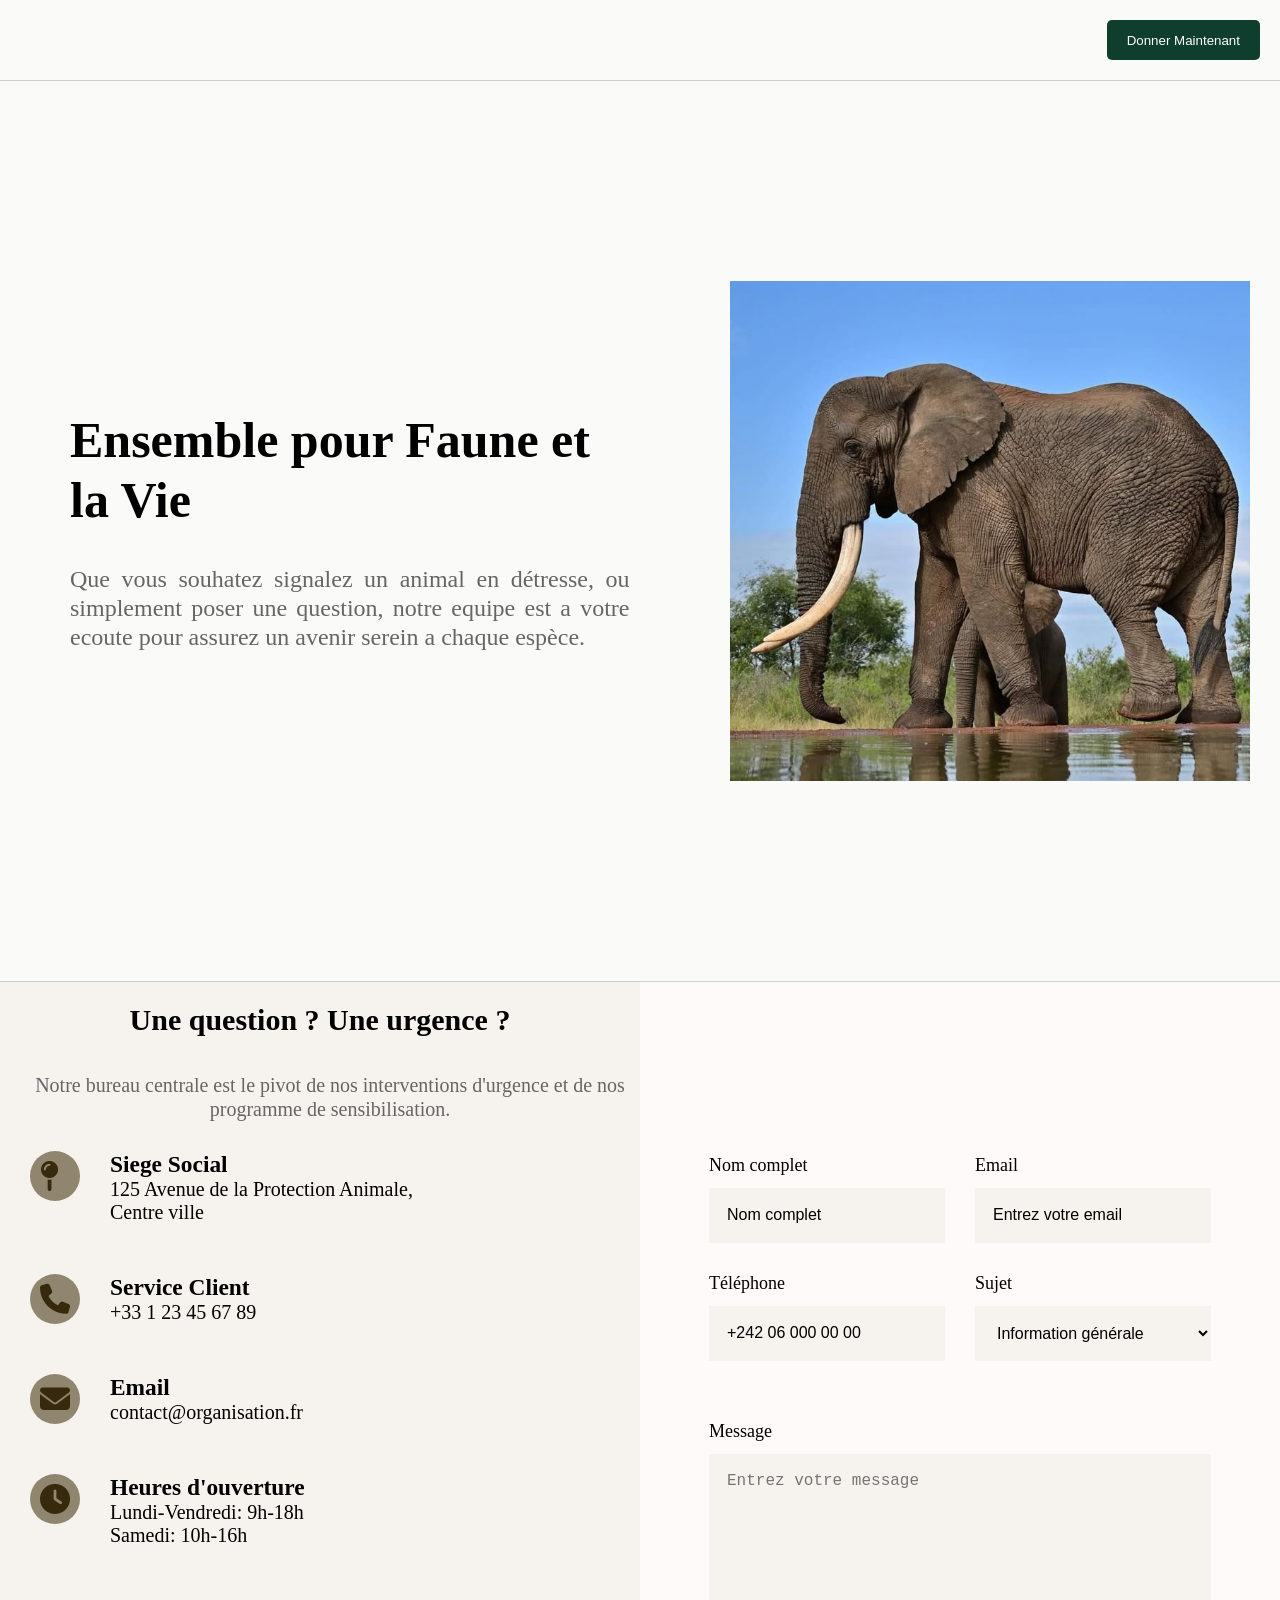
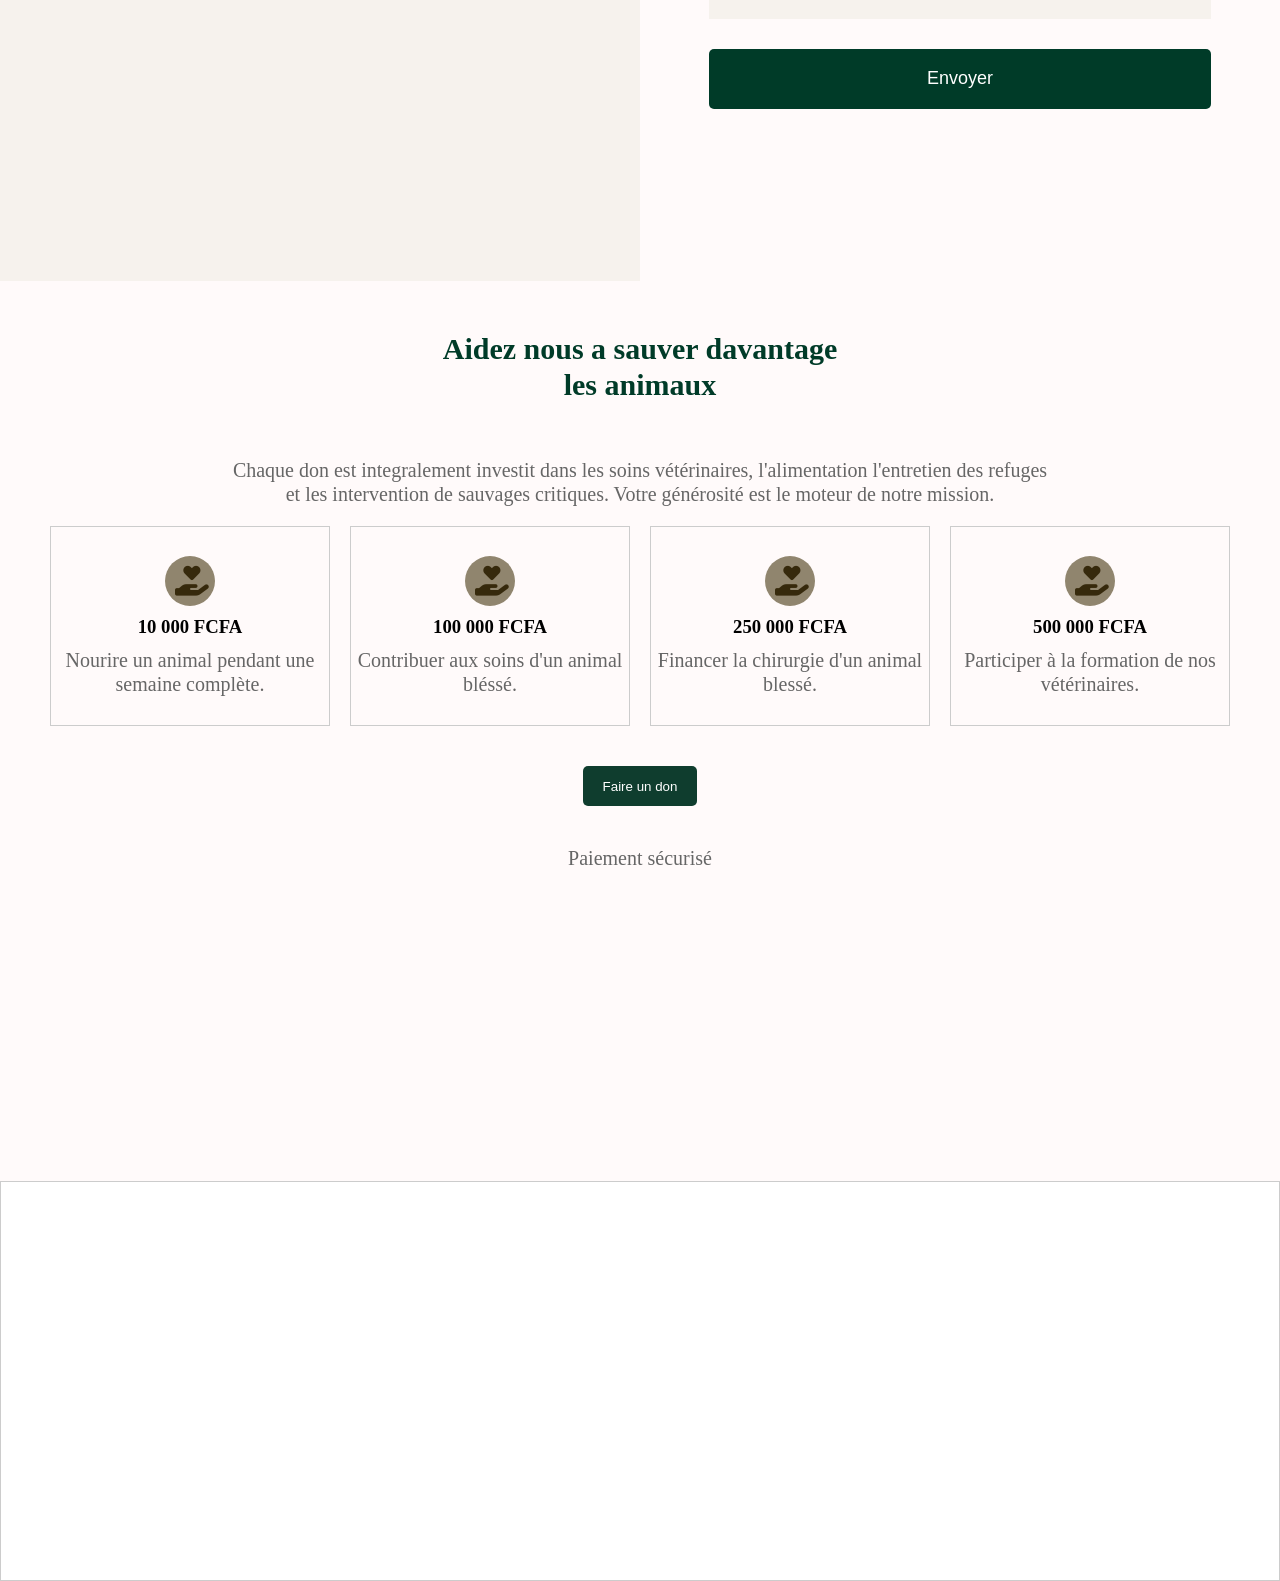
==== contacte_&_don.html @ bfd1e6ae "je viens d'ajoutez mon traville, jetez un coups d'oeil" ====
<!DOCTYPE html>
<html lang="fr">
<head>
    <meta charset="UTF-8">
    <meta name="viewport" content="width=device-width, initial-scale=1.0">
    <link rel="stylesheet" href="Contacte_&_don.css">
    <link rel="stylesheet" href="https://cdnjs.cloudflare.com/ajax/libs/font-awesome/6.7.2/css/all.min.css">
    <title>Contacte & Don</title>
</head>
<body>
    <header><button>Donner Maintenant</button></header>
    <section class="hero">
        <div class="hero-contenu">
            <h1>Ensemble pour Faune et 
                <br> la Vie</h1>
            <p>  Que vous souhatez signalez un animal en détresse, ou simplement poser
                 une question, notre equipe est a votre ecoute pour assurez un avenir 
                 serein a chaque espèce.
            </p>

        </div>
        <div class="hero-image"></div>
    </section>
    <section class="question_reponse">
        <div class="question">
            <h2>Une question ? Une urgence ?</h2>
            <p class=" txt">Notre bureau centrale est le pivot de nos 
                interventions d'urgence et de nos programme 
                de sensibilisation.
            </p>
            <div class="grille">
                <div class="collonne">
                     <div class="icone"><i class="fa-solid fa-map-pin"></i></div>
                     
                     <div class="co">
                        <h3>Siege Social</h3>
                    <p>125 Avenue de la Protection Animale, 
                        <br> Centre ville 
                    </p>
                     </div>
                    
                </div>
                <div class="collonne">
                <div class="icone"><i class="fa-solid fa-phone"></i></div> 
                 <div class="co">
                    <h3>Service Client</h3>
                    <p>+33 1 23 45 67 89</p>
                 </div>   
                    
                </div>
                <div class="collonne">
                     <div class="icone"><i class="fa-solid fa-envelope"></i></i></div>
                    
                     <div class="co">
                        <h3>Email</h3>
                    <p>contact@organisation.fr</p>
                     </div>
                    
                </div>
                <div class="collonne">
                    <div class="icone"><i class="fa-solid fa-clock"></i></div>
                    <div class="co">
                            <h3>Heures d'ouverture</h3>
                    <p>Lundi-Vendredi: 9h-18h<br>Samedi: 10h-16h</p>
                    </div>
                
                </div>
            </div>
            

        </div>
    <div class="reponse">
        
    <form>
            <div class="input">
                <label>Nom complet</label>
                <input type="text" placeholder="Nom complet">
            </div>

            <div class="input">
                <label>Email</label>
                <input type="email" placeholder="Entrez votre email">
            </div>

            <div class="input">
                <label>Téléphone</label>
                <input type="tel" placeholder="+242 06 000 00 00">
            </div>

            <div class="input">
                <label>Sujet</label>

                <select>
                    <option>Information générale</option>
                    <option>Information sur les dons</option>
                    <option>Autre</option>
                </select>

            </div>

            <div class="message">
                <label>Message</label>
                <textarea placeholder="Entrez votre message"></textarea>
            </div>
        <button type="submit">Envoyer</button>
   </form>
   </div>
    </section>
    <section class="aide">
        <h4>Aidez nous a sauver davantage <br> les animaux</h4>
        <p>Chaque don est integralement investit dans les soins vétérinaires, l'alimentation l'entretien des refuges 
            <br> et les intervention de sauvages critiques. Votre générosité est le moteur de notre mission.
         </p>
         <div class="carte">
            <div class="cartes">
                <div class="icone"><i class="fa-solid fa-hand-holding-heart"></i></div>
                <h3>10 000 FCFA</h3>
                <p>Nourire un animal pendant une semaine complète.</p>
            </div>
            <div class="cartes">
                <div class="icone"><i class="fa-solid fa-hand-holding-heart"></i></div>
                <h3>100 000 FCFA</h3>
                <p>Contribuer aux soins d'un animal bléssé.</p>
            </div>
            <div class="cartes">
                <div class="icone"><i class="fa-solid fa-hand-holding-heart"></i></div>
                <h3>250 000 FCFA</h3>
                <p>Financer la chirurgie d'un animal blessé.</p>
            </div>
            <div class="cartes">
                <div class="icone"><i class="fa-solid fa-hand-holding-heart"></i></div>
                <h3>500 000 FCFA</h3>
                <p>Participer à la formation de nos vétérinaires.</p>
            </div>
            
         </div>
         <button>Faire un don</button>
         <p>Paiement sécurisé </p>
    </section>
    <section class="phrase">
        <h2>Votre soutien est essentiel pour protéger la faune et préserver la biodiversité. 
            <br> Ensemble, nous pouvons faire une différence significative dans la vie des animaux et de notre planète.</h2>
    </section>
</body>
</html>
---- Contacte_&_don.css ----
*{
    margin: 0;
    padding: 0;
    box-sizing: border-box;
}
header{
    display: flex;
    justify-content: flex-end;
    background-color: #FAFAF8 ;
    border-bottom: 1px solid #ccc;
}
header button{
    background-color: #0F3D2E ;
    border-radius: 5px;
    height: 40px;
    color: white;
    border: none;
    margin: 20px;
    padding: 10px 20px;
    cursor: pointer;
}

.hero{
    min-height:100vh;
    height:auto;
    display: flex;
    justify-content: center;
    align-items: center;
    flex-direction: row;
    background-color: #FAFAF8  ;
}
.hero-contenu{
    height: 70%;
    width: 50%;
    padding: 40px;
    background-color: #FAFAF8 ; 
    margin: 30px;
    width: 60%;
}
.hero-contenu h1{
    font-size: 50px;
    line-height: 1.2;
    font-weight: 700;
    margin-bottom: 35px;
    
}
.hero-contenu p{
    font-size:24px;
    color:#666;
    line-height:1.2;
    text-align: justify;
}
.hero-image{
    background-image:url("img/Elephant.jpg");
    background-size: cover;
    background-position:center;
    background-repeat: no-repeat; 
    width:50%;
    min-height:500px;
    margin: 30px;
}
.question_reponse{
    min-height:100vh;
    height:auto;
    display: grid   ;
    justify-content: center;
    grid-template-columns: repeat(2, 50%);
    grid-template-rows:  1fr;
    background-color: green ;
    border-top: 1px solid #ccc;
}
.question{
    display: flex;
    flex-direction: column;
    background-color: #F6F2ED  ; 
}
.question h2{
    display: flex;
    justify-content: center;
    font-size: 30px;
    line-height: 1.2;
    font-weight: 700;
    margin-bottom: 35px;
   padding-top: 20px;
}
.question .txt{
    display: flex;
    justify-content: center;
    text-align: center;
    font-size:20px;
    color:#666;
    line-height:1.2;
    margin-left: 20px;
}
.grille{
    display: flex;
    flex-direction: column;
    align-items: flex-start;
    gap: 50px;
    padding: 30px 30px;
}
.collonne{
    display: flex;
    flex-direction: row;
    align-items: flex-start;
    justify-content: center;
    font-size: 20px;
    gap: 30px;
}
.icone{
    height: 50px;
    width: 50px;
}
i{
    height: 50px;
    width: 50px;
    font-size: 30px;
    color: #36290c ;
    background-color:#90856e ;
    border-radius: 50%;
    padding: 10px;
}
.reponse{
    background-color: #fffafa;
    display: flex;
    flex-direction: column;
    align-items: center;
    justify-content: center;
    flex-wrap: wrap;
}

form{
    padding:30px;
    display:grid;
    grid-template-columns:1fr 1fr;
    gap:30px;
}

.input{
    display:flex;
    flex-direction:column;
    gap:12px;
   
} 
.input ::placeholder{
    color:#000;
}
.message{
    display:flex;
    flex-direction:column;
    gap:12px;
    grid-column:span 2;
}
label{
    font-size:18px;
    color:#000;
}

input,select,textarea{
    border:none;
    background:#F6F2ED ;
    padding:18px;
    font-size:16px;
    color:#000;
}
input,select{
    height:55px;
}
textarea{
    height:165px;
    resize:none;
}

.message{
    margin-top:30px;
}

form button{
    width:100%;
    height:60px;
    background:#003b28;
    color:white;
    border:none;
    font-size:18px;
    cursor:pointer;
    transition:0.3s;
    grid-column:span 2;
    border-radius:5px;
}
button:hover{
    background:#53d5ac ;
}
.aide{
  min-height:100vh;
    height:auto;
    display:flex;
    flex-direction:column;
    align-items:center;
    background-color: #fffafa ;
    gap:20px;
    padding:30px;
}
.aide h4{
    font-size: 30px;
    line-height: 1.2;
    font-weight: 700;
    margin-bottom: 35px;
   padding-top: 20px;
   text-align:  center;
   color:#003b28;
}
.aide p{
    font-size:20px;
    color:#666;
    line-height:1.2;
    text-align: center;
}
.carte{
    display:flex;
    flex-direction:row;
    gap:20px;
    flex-wrap:wrap;
}
.cartes{
    display:flex;
    flex-direction:column;
    align-items:center;
    justify-content:center;
    gap:10px;
    height: 200px;
    width: 280px;
    border:1px solid #ccc;
}
.aide button{
    display:flex;
    align-items:center;
    justify-content:center;
    background-color: #0F3D2E ;
    border-radius: 5px;
    height: 40px;
    color: white;
    border: none;
    margin: 20px;
    padding: 10px 20px;
    cursor: pointer;
}
.phrase{
    background-image: url("img/savanne.jpg") ;
    background-size: cover;
    background-position:center;
    background-attachment: fixed;
    text-align: center;
    display:flex;
    align-items:center;
    justify-content:center;
    color: white;
    gap:10px;
    height: 400px;
    width: 100%;
    border:1px solid #ccc;
}

@media screen and (max-width:375px){

.hero-contenu h1{
    font-size:28px;
}

.hero-contenu p{
    font-size:16px;
}

.question h2{
    font-size:24px;
}

.aide h4{
    font-size:24px;
}

.phrase h2{
    font-size:18px;
}

header button{
    width:100%;
    margin:10px;
}

}

 @media (max-width:768px){

.hero{
    flex-direction:column;
    padding:40px 20px;
}

.hero-contenu{
    width:100%;
    margin:0;
    padding:20px;
}

.hero-contenu h1{
    font-size:36px;
    text-align:center;
}

.hero-contenu p{
    font-size:18px;
    text-align:center;
}

.hero-image{
    width:100%;
    height:300px;
    margin:20px 0;
}
.question_reponse{
    grid-template-columns:1fr;
}

.question,.reponse{
    width:100%;
}
.grille{
    gap:25px;
    padding:20px;
}

.collonne{
    gap:15px;
    align-items:flex-start;
}
i{
    width:40px;
    height:40px;
    font-size:20px;
    padding:10px;
}
.co h3{
    font-size:18px;
}

.co p{
    font-size:15px;
}
form{
    grid-template-columns:1fr;
    width:100%;
    padding:20px;
}
.message{
    grid-column:span 1;
}
form button{
    grid-column:span 1;
}
.aide{
    padding:40px 20px;
}
.aide h4{
    font-size:28px;
}
.aide p{
    font-size:16px;
}
}
@media screen and (max-width:1280px){
    
}
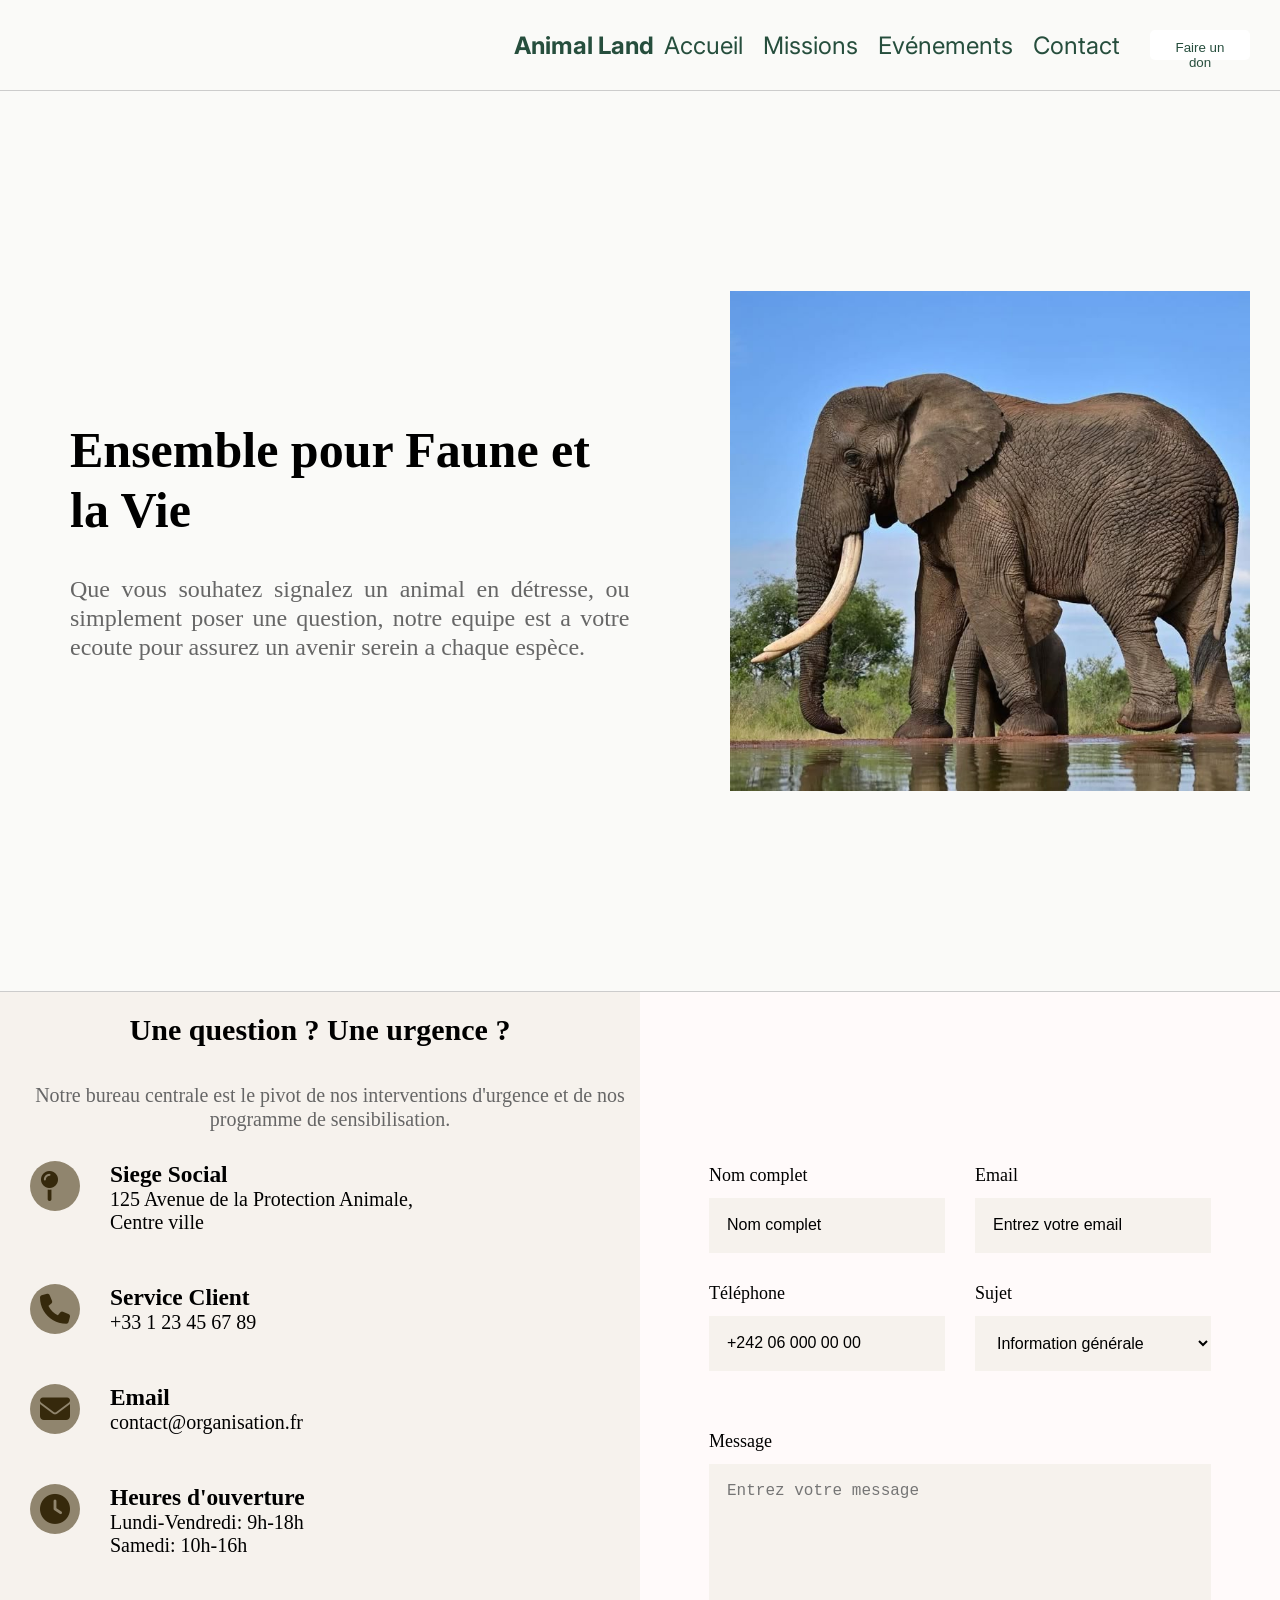
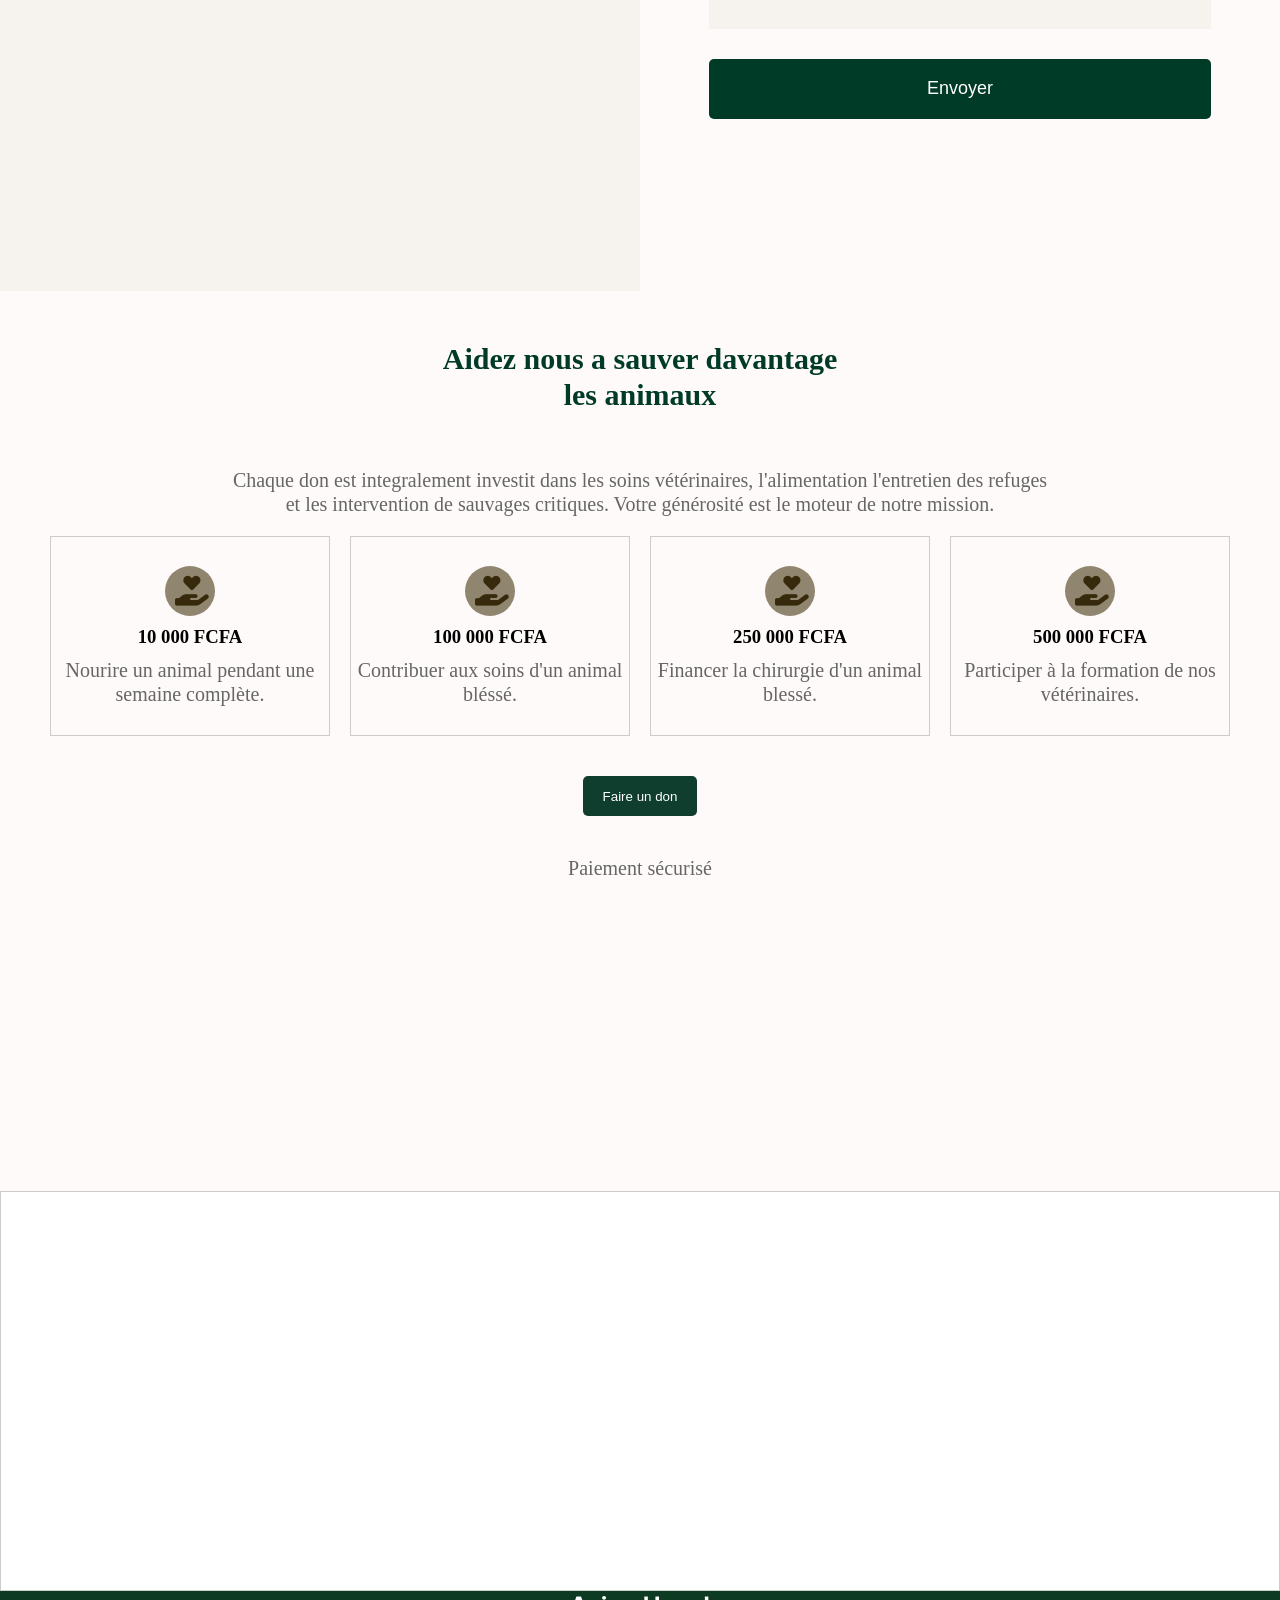
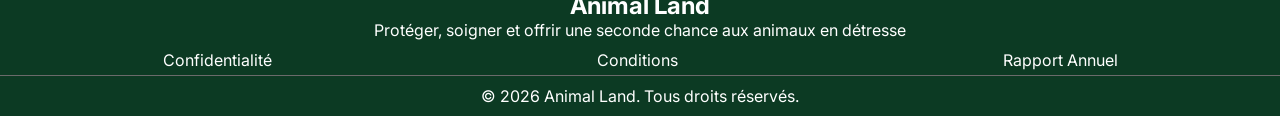
==== commit 8aed4580: "Add navigation and footer sections to contact page" ====
--- a/contacte_&_don.html
+++ b/contacte_&_don.html
@@ -5,10 +5,23 @@
     <meta name="viewport" content="width=device-width, initial-scale=1.0">
     <link rel="stylesheet" href="Contacte_&_don.css">
     <link rel="stylesheet" href="https://cdnjs.cloudflare.com/ajax/libs/font-awesome/6.7.2/css/all.min.css">
+    <link rel="stylesheet" href="style-nav.css" >
+    <link rel="stylesheet" href="footer.css" >
     <title>Contacte & Don</title>
 </head>
 <body>
-    <header><button>Donner Maintenant</button></header>
+    <header>
+         <nav class="nav">
+        <a href="index.html"><strong>Animal Land</strong></a>
+        <ul>
+          <li><a href="index.html">Accueil</a></li>
+          <li><a href="mission.html">Missions</a></li>
+          <li><a href="evenements.html">Evénements</a></li>
+          <li><a href="contact_&_don.html">Contact</a></li>
+        </ul>
+        <a href="contact_&_don.html"><button>Faire un don</button></a>
+      </nav>
+    </header>
     <section class="hero">
         <div class="hero-contenu">
             <h1>Ensemble pour Faune et 
@@ -141,5 +154,18 @@
         <h2>Votre soutien est essentiel pour protéger la faune et préserver la biodiversité. 
             <br> Ensemble, nous pouvons faire une différence significative dans la vie des animaux et de notre planète.</h2>
     </section>
+     <footer class="footer">
+      <h2>Animal Land</h2>
+      <p>Protéger, soigner et offrir une seconde chance aux 
+        animaux en détresse</p>
+        <section class="legal">
+          <a href="#">Confidentialité</a>
+          <a href="#">Conditions</a>
+          <a href="#">Rapport Annuel</a>
+        </section>
+        <section class="droit">
+          &copy; 2026 Animal Land. Tous droits réservés.
+        </section>
+    </footer>
 </body>
-</html>+</html>
--- a/style-nav.css
+++ b/style-nav.css
@@ -0,0 +1,69 @@
+@import url("https://fonts.googleapis.com/css2?family=Playfair+Display:wght@600;700&family=Inter:wght@400;500;600&display=swap");
+
+header {
+  font-family: "Inter", sans-serif;
+}
+
+.nav {
+  display: flex;
+  justify-content: space-between;
+  align-items: center;
+  padding: 10px;
+}
+.nav a {
+  text-decoration: none;
+  color: #264e3d;
+}
+.nav a button {
+  width: 100px;
+  height: 30px;
+  border-radius: 5px;
+  cursor: pointer;
+  background-color: #fff;
+  color: #264e3d;
+}
+.nav a button:hover {
+  background-color: #6b8f4e;
+  color: #fff;
+}
+.nav a:hover {
+  text-decoration: underline;
+  font-weight: 600;
+}
+
+.nav ul {
+  display: flex;
+  list-style: none;
+}
+.nav ul li {
+  justify-content: space-between;
+  margin: 10px;
+}
+
+@media screen and (min-width: 320px) and (max-width: 767px) and (orientation: portrait) {
+  .nav {
+    display: flex;
+    flex-wrap: wrap;
+    flex-direction: column;
+  }
+  .nav a {
+    display: flex;
+  }
+  .nav ul {
+    display: flex;
+    flex-wrap: wrap;
+    list-style-type: none;
+    text-align: center;
+    justify-content: center;
+  }
+}
+@media only screen and (min-width: 768px) {
+  nav {
+    font-size: 1.25rem;
+  }
+}
+@media only screen and (min-width: 1024px) {
+  nav {
+    font-size: 1.5rem;
+  }
+}
--- a/footer.css
+++ b/footer.css
@@ -0,0 +1,49 @@
+@import url("https://fonts.googleapis.com/css2?family=Playfair+Display:wght@600;700&family=Inter:wght@400;500;600&display=swap");
+
+.footer {
+  display: block;
+  text-align: center;
+  color: #fff;
+  background-color: #0c3a23;
+  font-family: "Inter", sans-serif;
+}
+
+.legal {
+  display: flex;
+  margin-top: 10px;
+  justify-content: space-around;
+}
+.legal a {
+  text-decoration: none;
+  color: #fff;
+}
+.droit {
+  justify-content: space-between;
+  place-items: center;
+  margin-top: 5px;
+  border-top: 1px solid #6a6a6a;
+  padding: 10px;
+}
+
+@media screen and (min-width: 320px) and (max-width: 767px) and (orientation: portrait) {
+  .footer {
+    display: block;
+    text-align: center;
+    color: #fff;
+    background-color: #0c3a23;
+    width: 100%;
+  }
+  footer p {
+    font-size: 10px;
+  }
+}
+@media only screen and (min-width: 768px) {
+  nav {
+    font-size: 1rem;
+  }
+}
+@media only screen and (min-width: 1024px) {
+  nav {
+    font-size: 1.5rem;
+  }
+}
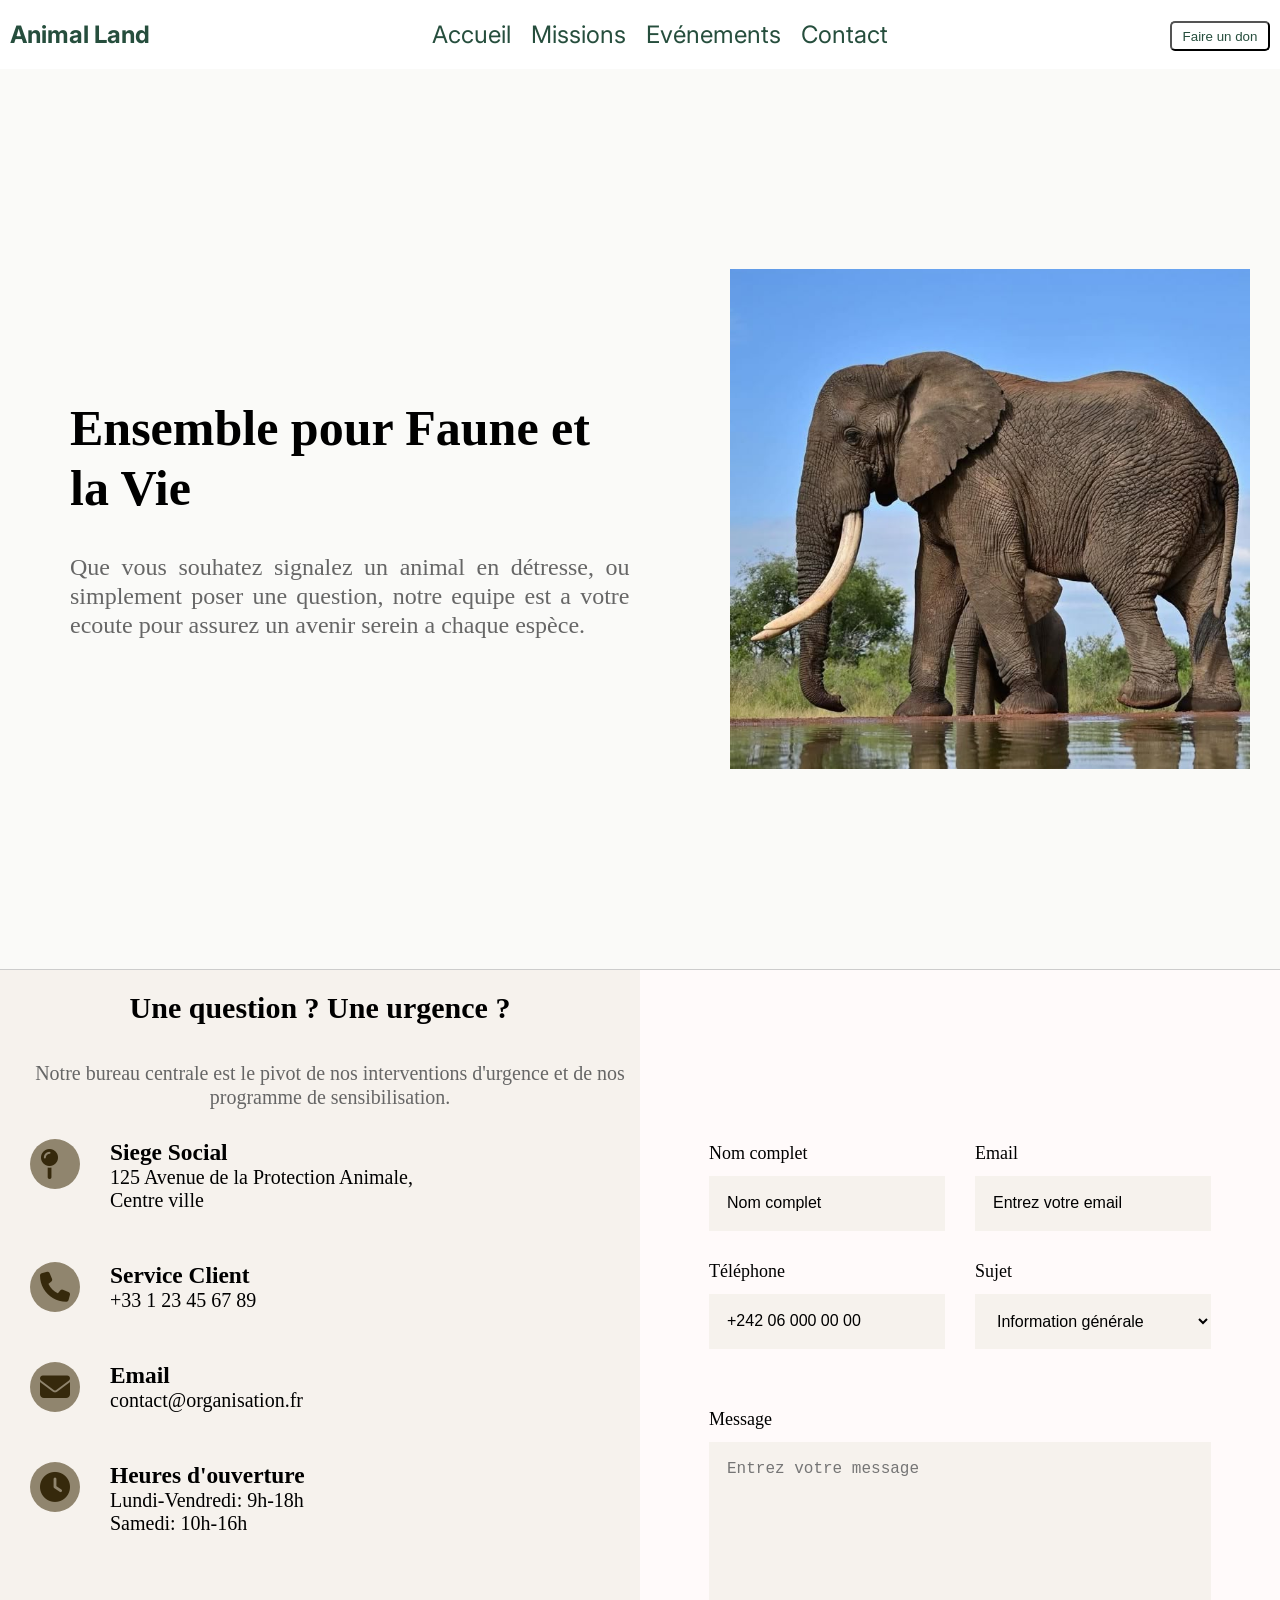
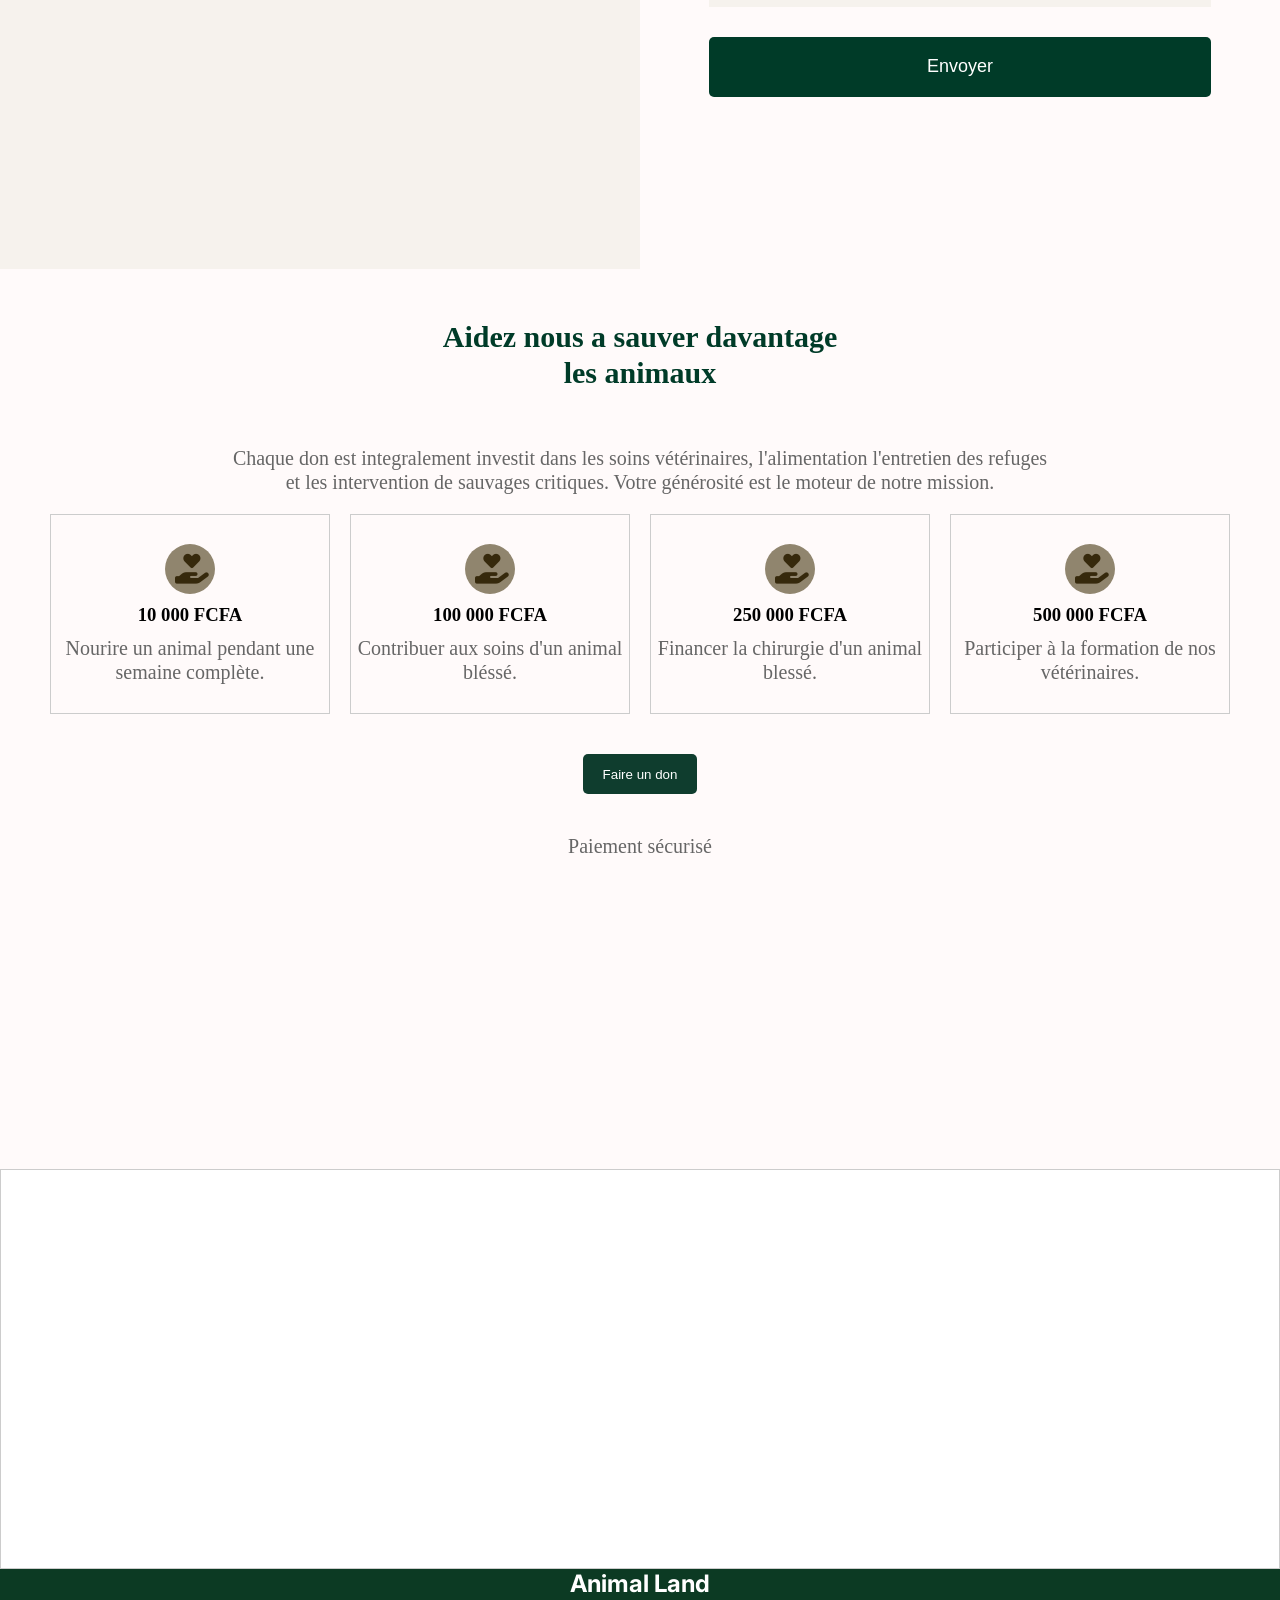
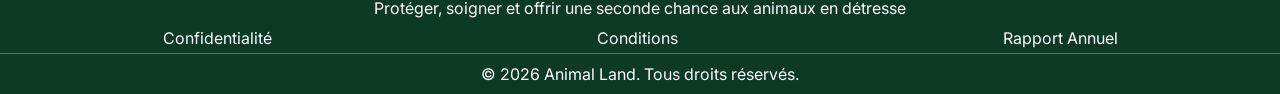
==== commit 8d0af1b6: "fix: structuration du projet. - Ajout d'un dossier css contenant tous les fichier css. - Ajout d'un " ====
--- a/contacte_&_don.html
+++ b/contacte_&_don.html
@@ -3,10 +3,10 @@
 <head>
     <meta charset="UTF-8">
     <meta name="viewport" content="width=device-width, initial-scale=1.0">
-    <link rel="stylesheet" href="Contacte_&_don.css">
+    <link rel="stylesheet" href="./css/Contacte_&_don.css">
     <link rel="stylesheet" href="https://cdnjs.cloudflare.com/ajax/libs/font-awesome/6.7.2/css/all.min.css">
-    <link rel="stylesheet" href="style-nav.css" >
-    <link rel="stylesheet" href="footer.css" >
+    <link rel="stylesheet" href="./css/style-nav.css" >
+    <link rel="stylesheet" href="./css/footer.css" >
     <title>Contacte & Don</title>
 </head>
 <body>
@@ -17,7 +17,7 @@
           <li><a href="index.html">Accueil</a></li>
           <li><a href="mission.html">Missions</a></li>
           <li><a href="evenements.html">Evénements</a></li>
-          <li><a href="contact_&_don.html">Contact</a></li>
+          <li><a href="contacte_&_don.html">Contact</a></li>
         </ul>
         <a href="contact_&_don.html"><button>Faire un don</button></a>
       </nav>
--- a/css/Contacte_&_don.css
+++ b/css/Contacte_&_don.css
@@ -0,0 +1,357 @@
+*{
+    margin: 0;
+    padding: 0;
+    box-sizing: border-box;
+}
+
+.hero{
+    min-height:100vh;
+    height:auto;
+    display: flex;
+    justify-content: center;
+    align-items: center;
+    flex-direction: row;
+    background-color: #FAFAF8;
+}
+.hero-contenu{
+    height: 70%;
+    width: 50%;
+    padding: 40px;
+    background-color: #FAFAF8 ; 
+    margin: 30px;
+    width: 60%;
+}
+.hero-contenu h1{
+    font-size: 50px;
+    line-height: 1.2;
+    font-weight: 700;
+    margin-bottom: 35px;
+    
+}
+.hero-contenu p{
+    font-size:24px;
+    color:#666;
+    line-height:1.2;
+    text-align: justify;
+}
+.hero-image{
+    background-image:url("../images/Elephant.jpg");
+    background-size: cover;
+    background-position:center;
+    background-repeat: no-repeat; 
+    width:50%;
+    min-height:500px;
+    margin: 30px;
+}
+.question_reponse{
+    min-height:100vh;
+    height:auto;
+    display: grid   ;
+    justify-content: center;
+    grid-template-columns: repeat(2, 50%);
+    grid-template-rows:  1fr;
+    background-color: green ;
+    border-top: 1px solid #ccc;
+}
+.question{
+    display: flex;
+    flex-direction: column;
+    background-color: #F6F2ED  ; 
+}
+.question h2{
+    display: flex;
+    justify-content: center;
+    font-size: 30px;
+    line-height: 1.2;
+    font-weight: 700;
+    margin-bottom: 35px;
+   padding-top: 20px;
+}
+.question .txt{
+    display: flex;
+    justify-content: center;
+    text-align: center;
+    font-size:20px;
+    color:#666;
+    line-height:1.2;
+    margin-left: 20px;
+}
+.grille{
+    display: flex;
+    flex-direction: column;
+    align-items: flex-start;
+    gap: 50px;
+    padding: 30px 30px;
+}
+.collonne{
+    display: flex;
+    flex-direction: row;
+    align-items: flex-start;
+    justify-content: center;
+    font-size: 20px;
+    gap: 30px;
+}
+.icone{
+    height: 50px;
+    width: 50px;
+}
+i{
+    height: 50px;
+    width: 50px;
+    font-size: 30px;
+    color: #36290c ;
+    background-color:#90856e ;
+    border-radius: 50%;
+    padding: 10px;
+}
+.reponse{
+    background-color: #fffafa;
+    display: flex;
+    flex-direction: column;
+    align-items: center;
+    justify-content: center;
+    flex-wrap: wrap;
+}
+
+form{
+    padding:30px;
+    display:grid;
+    grid-template-columns:1fr 1fr;
+    gap:30px;
+}
+
+.input{
+    display:flex;
+    flex-direction:column;
+    gap:12px;
+   
+} 
+.input ::placeholder{
+    color:#000;
+}
+.message{
+    display:flex;
+    flex-direction:column;
+    gap:12px;
+    grid-column:span 2;
+}
+label{
+    font-size:18px;
+    color:#000;
+}
+
+input,select,textarea{
+    border:none;
+    background:#F6F2ED ;
+    padding:18px;
+    font-size:16px;
+    color:#000;
+}
+input,select{
+    height:55px;
+}
+textarea{
+    height:165px;
+    resize:none;
+}
+
+.message{
+    margin-top:30px;
+}
+
+form button{
+    width:100%;
+    height:60px;
+    background:#003b28;
+    color:white;
+    border:none;
+    font-size:18px;
+    cursor:pointer;
+    transition:0.3s;
+    grid-column:span 2;
+    border-radius:5px;
+}
+button:hover{
+    background:#53d5ac ;
+}
+.aide{
+  min-height:100vh;
+    height:auto;
+    display:flex;
+    flex-direction:column;
+    align-items:center;
+    background-color: #fffafa ;
+    gap:20px;
+    padding:30px;
+}
+.aide h4{
+    font-size: 30px;
+    line-height: 1.2;
+    font-weight: 700;
+    margin-bottom: 35px;
+   padding-top: 20px;
+   text-align:  center;
+   color:#003b28;
+}
+.aide p{
+    font-size:20px;
+    color:#666;
+    line-height:1.2;
+    text-align: center;
+}
+.carte{
+    display:flex;
+    flex-direction:row;
+    gap:20px;
+    flex-wrap:wrap;
+}
+.cartes{
+    display:flex;
+    flex-direction:column;
+    align-items:center;
+    justify-content:center;
+    gap:10px;
+    height: 200px;
+    width: 280px;
+    border:1px solid #ccc;
+}
+.aide button{
+    display:flex;
+    align-items:center;
+    justify-content:center;
+    background-color: #0F3D2E ;
+    border-radius: 5px;
+    height: 40px;
+    color: white;
+    border: none;
+    margin: 20px;
+    padding: 10px 20px;
+    cursor: pointer;
+}
+.phrase{
+    background-image: url("../images/savanne.jpg") ;
+    background-size: cover;
+    background-position:center;
+    background-attachment: fixed;
+    text-align: center;
+    display:flex;
+    align-items:center;
+    justify-content:center;
+    color: white;
+    gap:10px;
+    height: 400px;
+    width: 100%;
+    border:1px solid #ccc;
+}
+
+@media screen and (max-width:375px){
+
+.hero-contenu h1{
+    font-size:28px;
+}
+
+.hero-contenu p{
+    font-size:16px;
+}
+
+.question h2{
+    font-size:24px;
+}
+
+.aide h4{
+    font-size:24px;
+}
+
+.phrase h2{
+    font-size:18px;
+}
+
+header button{
+    width:100%;
+    margin:10px;
+}
+
+}
+
+ @media (max-width:768px){
+
+.hero{
+    flex-direction:column;
+    padding:40px 20px;
+}
+
+.hero-contenu{
+    width:100%;
+    margin:0;
+    padding:20px;
+}
+
+.hero-contenu h1{
+    font-size:36px;
+    text-align:center;
+}
+
+.hero-contenu p{
+    font-size:18px;
+    text-align:center;
+}
+
+.hero-image{
+    width:100%;
+    height:300px;
+    margin:20px 0;
+}
+.question_reponse{
+    grid-template-columns:1fr;
+}
+
+.question,.reponse{
+    width:100%;
+}
+.grille{
+    gap:25px;
+    padding:20px;
+}
+
+.collonne{
+    gap:15px;
+    align-items:flex-start;
+}
+i{
+    width:40px;
+    height:40px;
+    font-size:20px;
+    padding:10px;
+}
+.co h3{
+    font-size:18px;
+}
+
+.co p{
+    font-size:15px;
+}
+form{
+    grid-template-columns:1fr;
+    width:100%;
+    padding:20px;
+}
+.message{
+    grid-column:span 1;
+}
+form button{
+    grid-column:span 1;
+}
+.aide{
+    padding:40px 20px;
+}
+.aide h4{
+    font-size:28px;
+}
+.aide p{
+    font-size:16px;
+}
+}
+@media screen and (max-width:1280px){
+    
+}
+    
--- a/css/style-nav.css
+++ b/css/style-nav.css
@@ -0,0 +1,69 @@
+@import url("https://fonts.googleapis.com/css2?family=Playfair+Display:wght@600;700&family=Inter:wght@400;500;600&display=swap");
+
+header {
+  font-family: "Inter", sans-serif;
+}
+
+.nav {
+  display: flex;
+  justify-content: space-between;
+  align-items: center;
+  padding: 10px;
+}
+.nav a {
+  text-decoration: none;
+  color: #264e3d;
+}
+.nav a button {
+  width: 100px;
+  height: 30px;
+  border-radius: 5px;
+  cursor: pointer;
+  background-color: #fff;
+  color: #264e3d;
+}
+.nav a button:hover {
+  background-color: #6b8f4e;
+  color: #fff;
+}
+.nav a:hover {
+  text-decoration: underline;
+  font-weight: 600;
+}
+
+.nav ul {
+  display: flex;
+  list-style: none;
+}
+.nav ul li {
+  justify-content: space-between;
+  margin: 10px;
+}
+
+@media screen and (min-width: 320px) and (max-width: 767px) and (orientation: portrait) {
+  .nav {
+    display: flex;
+    flex-wrap: wrap;
+    flex-direction: column;
+  }
+  .nav a {
+    display: flex;
+  }
+  .nav ul {
+    display: flex;
+    flex-wrap: wrap;
+    list-style-type: none;
+    text-align: center;
+    justify-content: center;
+  }
+}
+@media only screen and (min-width: 768px) {
+  nav {
+    font-size: 1.25rem;
+  }
+}
+@media only screen and (min-width: 1024px) {
+  nav {
+    font-size: 1.5rem;
+  }
+}
--- a/css/footer.css
+++ b/css/footer.css
@@ -0,0 +1,49 @@
+@import url("https://fonts.googleapis.com/css2?family=Playfair+Display:wght@600;700&family=Inter:wght@400;500;600&display=swap");
+
+.footer {
+  display: block;
+  text-align: center;
+  color: #fff;
+  background-color: #0c3a23;
+  font-family: "Inter", sans-serif;
+}
+
+.legal {
+  display: flex;
+  margin-top: 10px;
+  justify-content: space-around;
+}
+.legal a {
+  text-decoration: none;
+  color: #fff;
+}
+.droit {
+  justify-content: space-between;
+  place-items: center;
+  margin-top: 5px;
+  border-top: 1px solid #6a6a6a;
+  padding: 10px;
+}
+
+@media screen and (min-width: 320px) and (max-width: 767px) and (orientation: portrait) {
+  .footer {
+    display: block;
+    text-align: center;
+    color: #fff;
+    background-color: #0c3a23;
+    width: 100%;
+  }
+  footer p {
+    font-size: 10px;
+  }
+}
+@media only screen and (min-width: 768px) {
+  nav {
+    font-size: 1rem;
+  }
+}
+@media only screen and (min-width: 1024px) {
+  nav {
+    font-size: 1.5rem;
+  }
+}
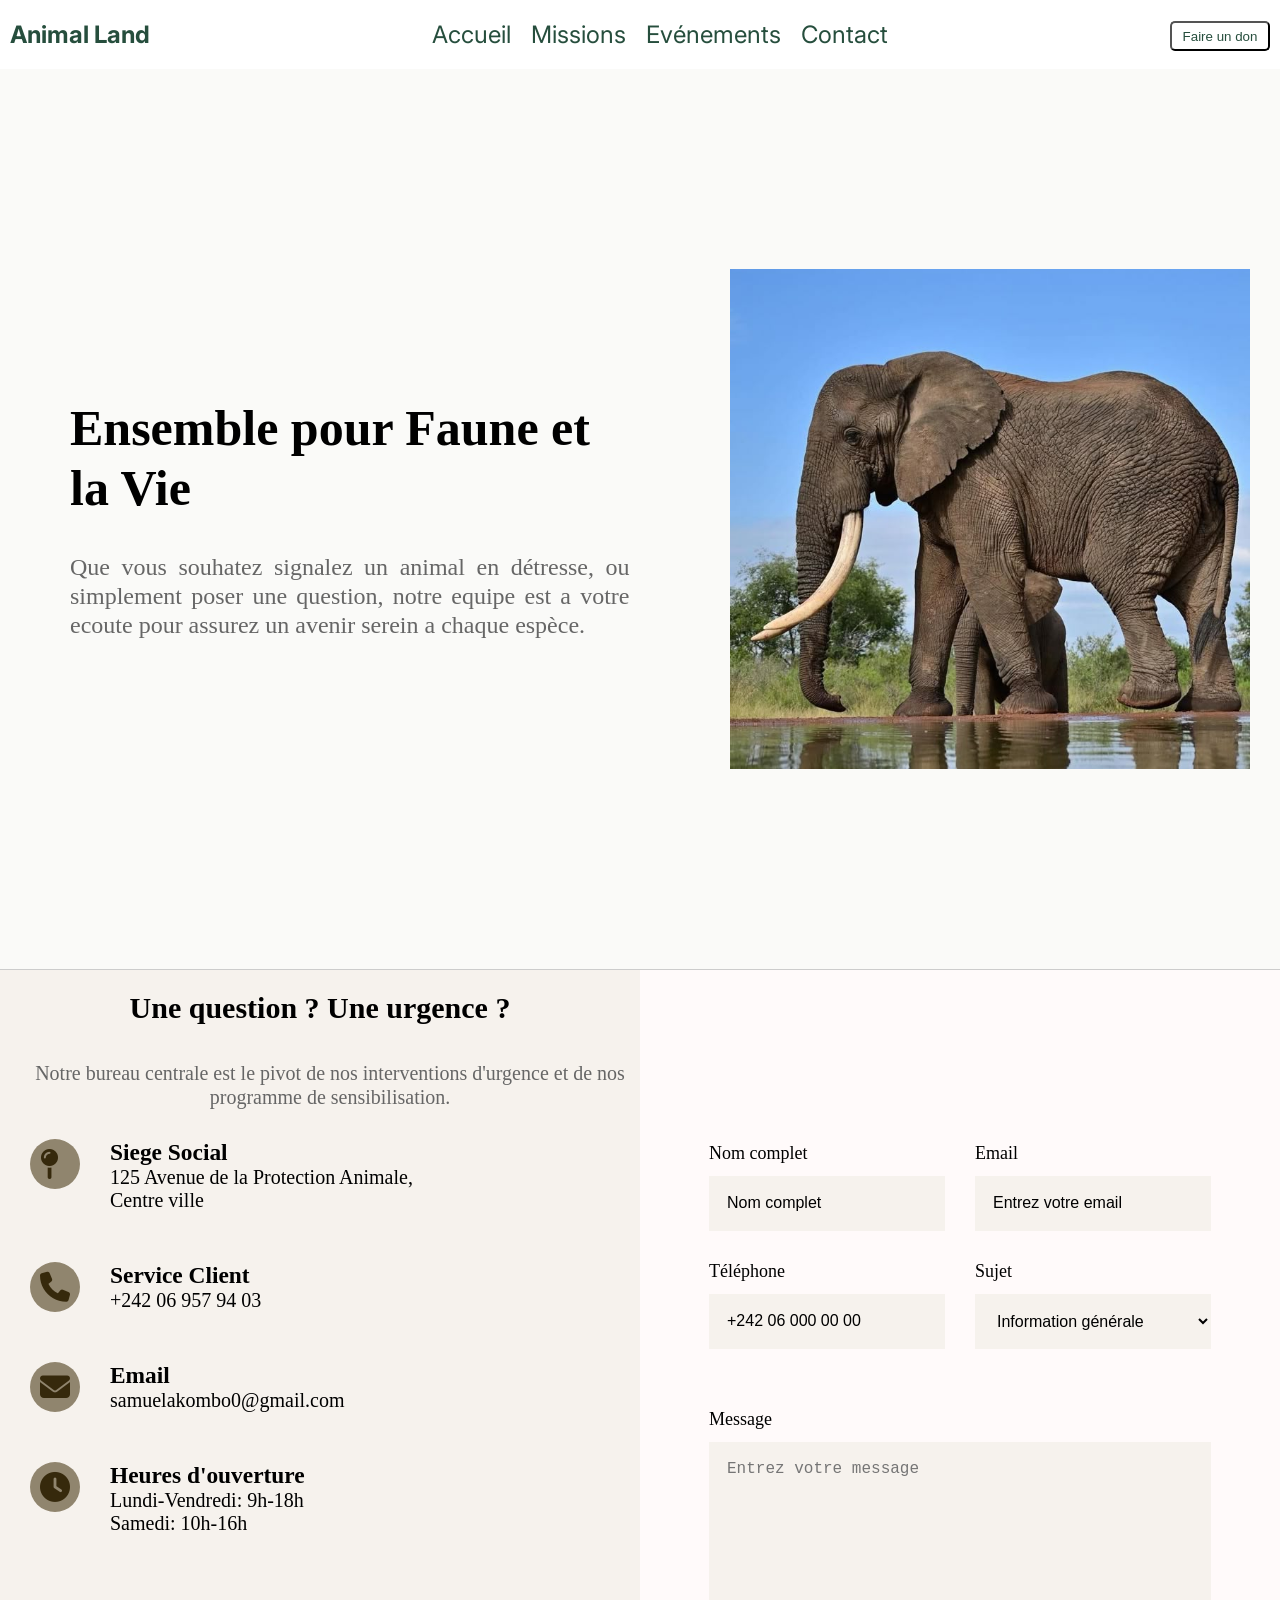
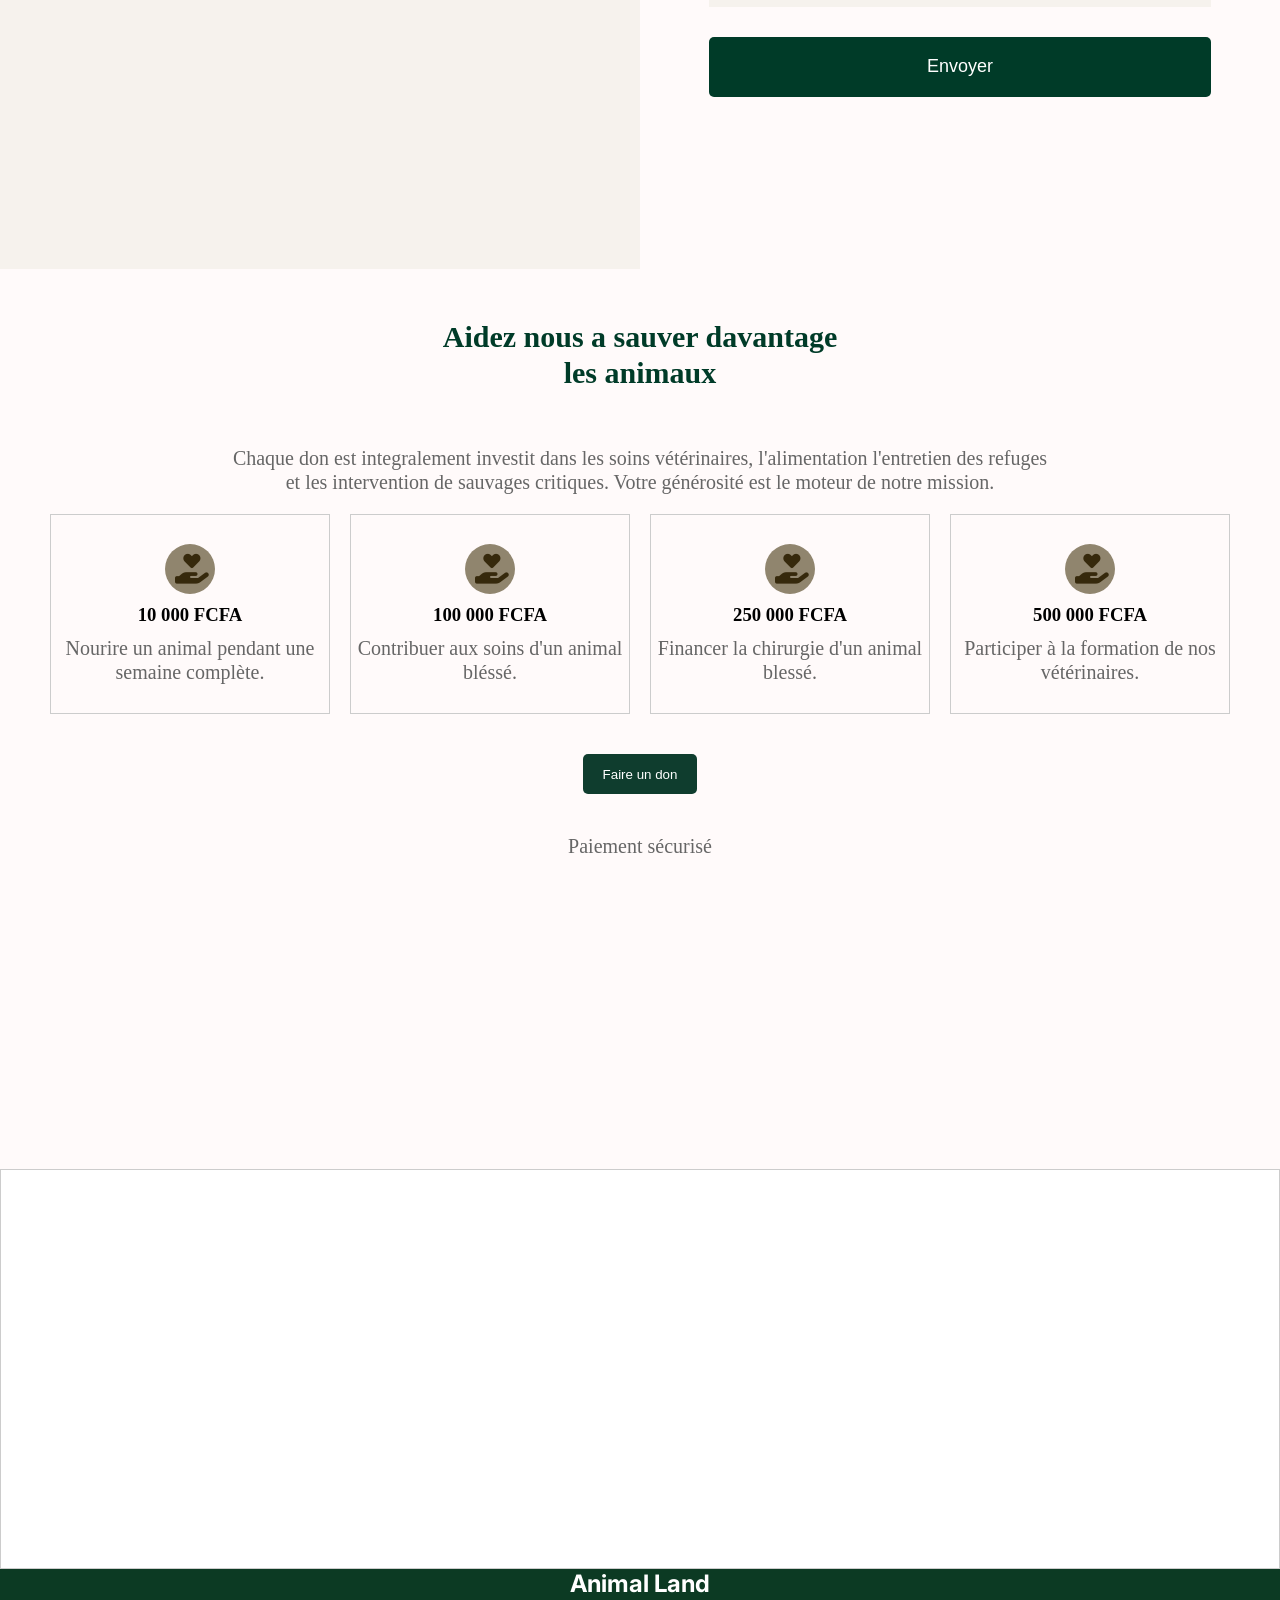
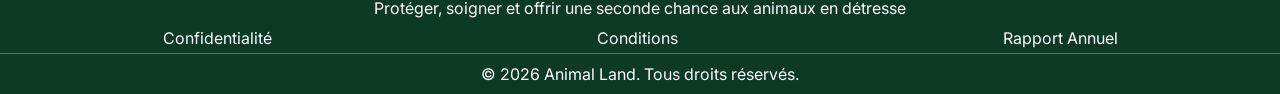
==== commit 0857808d: "Update contact information in contacte_&amp;_don.html" ====
--- a/contacte_&_don.html
+++ b/contacte_&_don.html
@@ -57,7 +57,7 @@
                 <div class="icone"><i class="fa-solid fa-phone"></i></div> 
                  <div class="co">
                     <h3>Service Client</h3>
-                    <p>+33 1 23 45 67 89</p>
+                    <p>+242 06 957 94 03</p>
                  </div>   
                     
                 </div>
@@ -66,7 +66,7 @@
                     
                      <div class="co">
                         <h3>Email</h3>
-                    <p>contact@organisation.fr</p>
+                    <p>samuelakombo0@gmail.com</p>
                      </div>
                     
                 </div>
